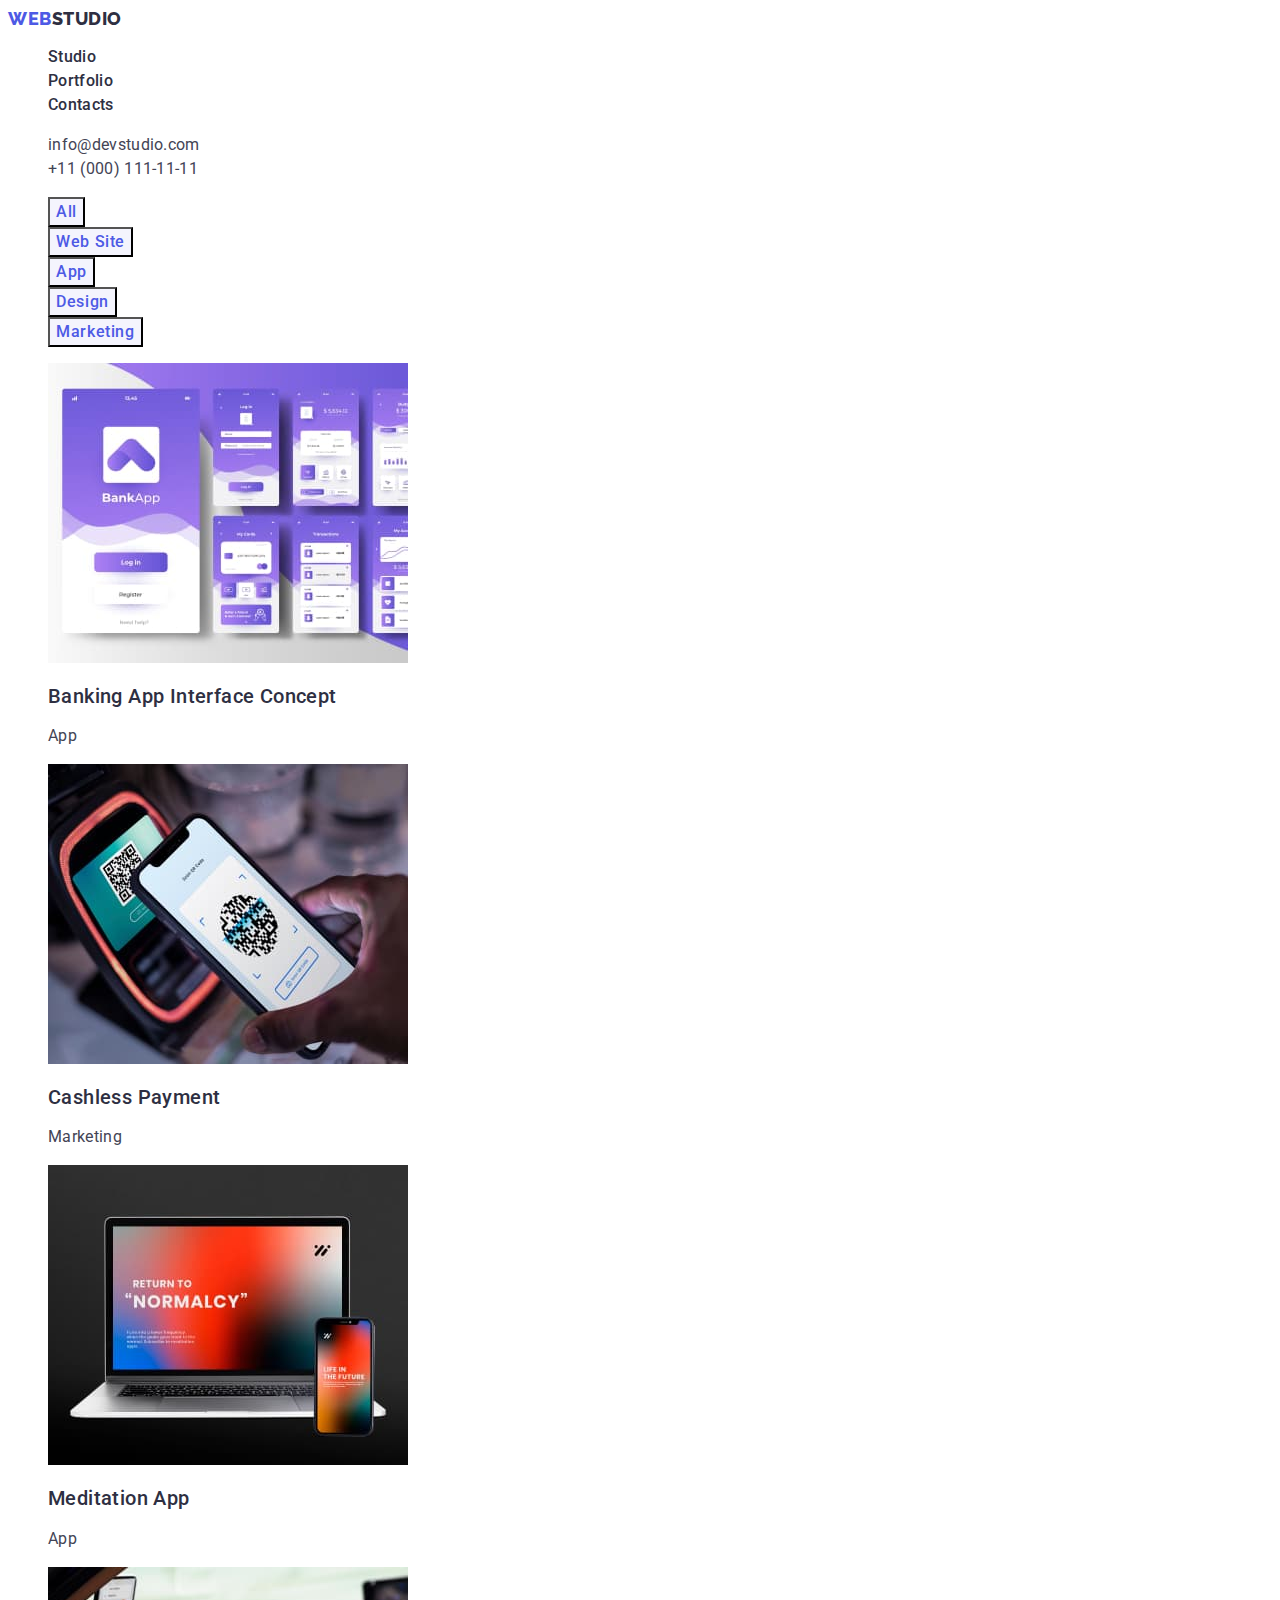
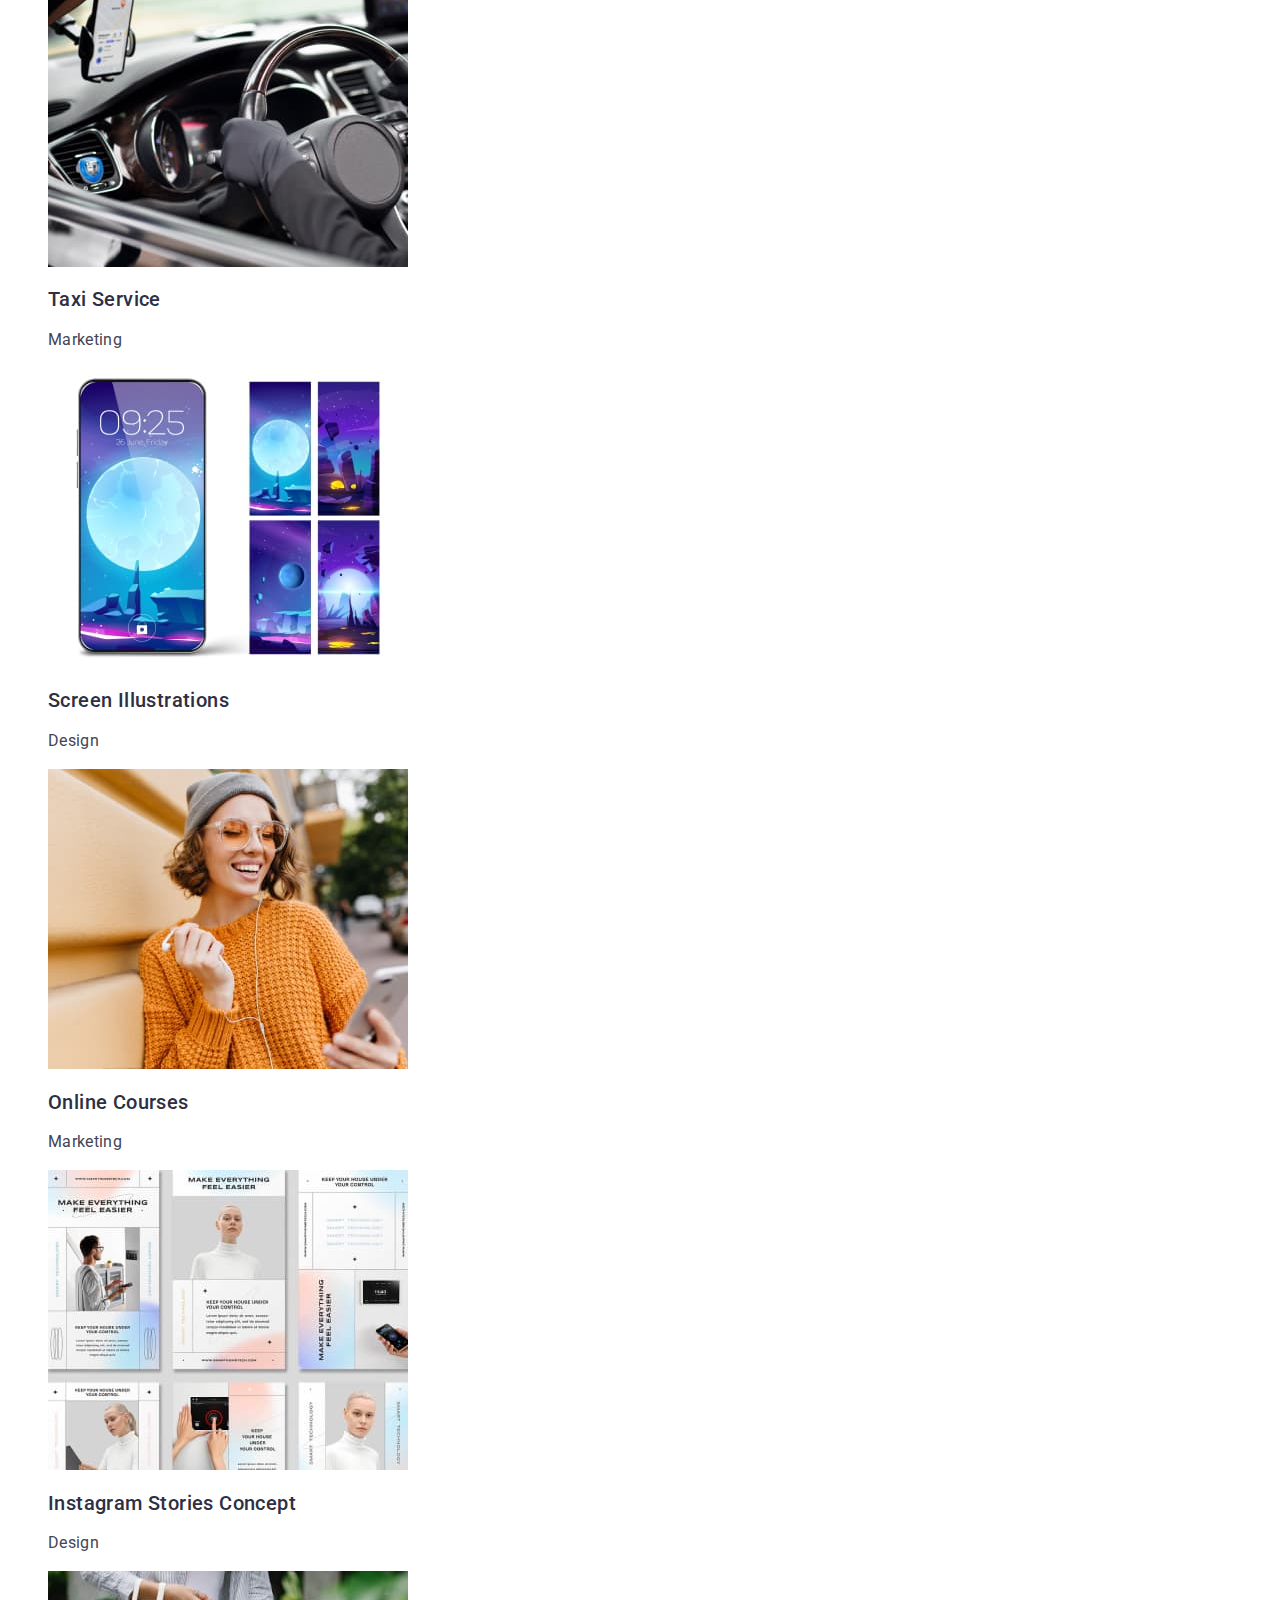
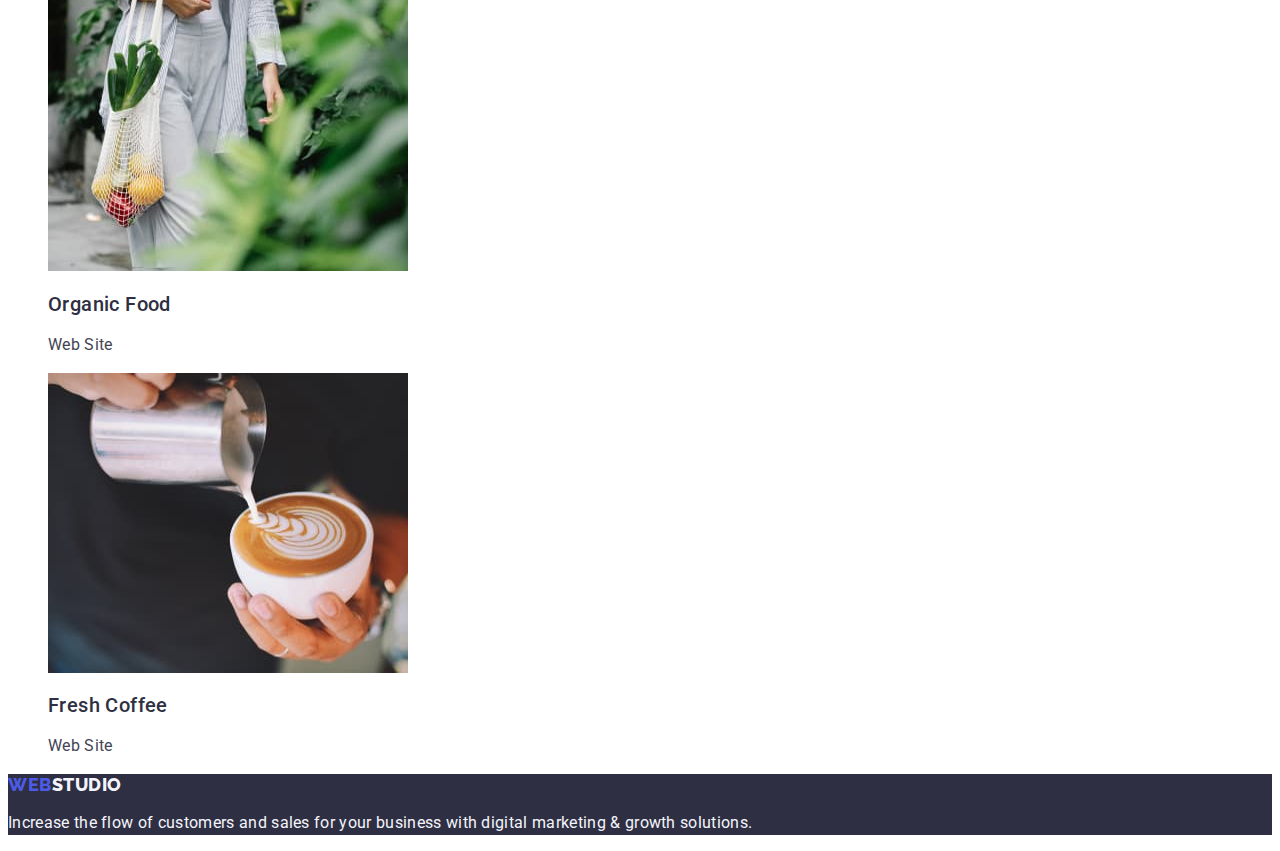
==== portfolio.html @ e9338faa "first commit" ====
<!DOCTYPE html>
<html lang="en">
  <head>
    <meta charset="UTF-8" />
    <meta name="viewport" content="width=device-width, initial-scale=1.0" />
    <link rel="preconnect" href="https://fonts.googleapis.com" />
    <link rel="preconnect" href="https://fonts.gstatic.com" crossorigin />
    <link
      href="https://fonts.googleapis.com/css2?family=Raleway:wght@800&family=Roboto:wght@400;500;700&display=swap"
      rel="stylesheet"
    />
    <link rel="stylesheet" href="./css/styles.css" />
    <title>Portfolio</title>
  </head>
  <body>
    <header>
      <nav>
        <a class="logo link" href="./index.html"
          >Web<span class="logo-accent">Studio</span></a
        >
        <ul class="list">
          <li>
            <a class="link-nav link" href="./index.html">Studio</a>
          </li>
          <li>
            <a class="link-nav link" href="./portfolio.html">Portfolio</a>
          </li>
          <li>
            <a class="link-nav link" href="">Contacts</a>
          </li>
        </ul>
      </nav>
      <address class="contact">
        <ul class="list">
          <li>
            <a class="contacts link" href="mailto:info@devstudio.com"
              >info@devstudio.com</a
            >
          </li>
          <li>
            <a class="contacts link" href="tel:+110001111111"
              >+11 (000) 111-11-11</a
            >
          </li>
        </ul>
      </address>
    </header>
    <main>
      <section>
        <h1 hidden>Portfolio</h1>
        <ul class="list">
          <li>
            <button type="button" class="btn-secondary">All</button>
          </li>
          <li>
            <button type="button" class="btn-secondary">Web Site</button>
          </li>
          <li>
            <button type="button" class="btn-secondary">App</button>
          </li>
          <li>
            <button type="button" class="btn-secondary">Design</button>
          </li>
          <li>
            <button type="button" class="btn-secondary">Marketing</button>
          </li>
        </ul>
        <ul class="list">
          <li>
            <a class="link" href="">
              <img
                src="./images/portfolio/img-1.jpg"
                alt="banking app slides"
                width="360"
                height="300"
              />
              <h2 class="card-title">Banking App Interface Concept</h2>
              <p class="card-text team">App</p>
            </a>
          </li>
          <li>
            <a class="link" href="">
              <img
                src="./images/portfolio/img-2.jpg"
                alt="cashless payment"
                width="360"
                height="300"
              />
              <h2 class="card-title">Cashless Payment</h2>
              <p class="card-text team">Marketing</p>
            </a>
          </li>
          <li>
            <a class="link" href="">
              <img
                src="./images/portfolio/img-3.jpg"
                alt="screen meditation app"
                width="360"
                height="300"
              />
              <h2 class="card-title">Meditation App</h2>
              <p class="card-text team">App</p>
            </a>
          </li>
          <li>
            <a class="link" href="">
              <img
                src="./images/portfolio/img-4.jpg"
                alt="taxi service"
                width="360"
                height="300"
              />
              <h2 class="card-title">Taxi Service</h2>
              <p class="card-text team">Marketing</p>
            </a>
          </li>
          <li>
            <a class="link" href="">
              <img
                src="./images/portfolio/img-5.jpg"
                alt="screen illustrations"
                width="360"
                height="300"
              />
              <h2 class="card-title">Screen Illustrations</h2>
              <p class="card-text team">Design</p>
            </a>
          </li>
          <li>
            <a class="link" href="">
              <img
                src="./images/portfolio/img-6.jpg"
                alt="a girl with mobile phone"
                width="360"
                height="300"
              />
              <h2 class="card-title">Online Courses</h2>
              <p class="card-text team">Marketing</p>
            </a>
          </li>
          <li>
            <a class="link" href="">
              <img
                src="./images/portfolio/img-7.jpg"
                alt="different slides"
                width="360"
                height="300"
              />
              <h2 class="card-title">Instagram Stories Concept</h2>
              <p class="card-text team">Design</p>
            </a>
          </li>
          <li>
            <a class="link" href="">
              <img
                src="./images/portfolio/img-8.jpg"
                alt="shopping food"
                width="360"
                height="300"
              />
              <h2 class="card-title">Organic Food</h2>
              <p class="card-text team">Web Site</p>
            </a>
          </li>
          <li>
            <a class="link" href="">
              <img
                src="./images/portfolio/img-9.jpg"
                alt="preparing coffee"
                width="360"
                height="300"
              />
              <h2 class="card-title">Fresh Coffee</h2>
              <p class="card-text team">Web Site</p>
            </a>
          </li>
        </ul>
      </section>
    </main>
    <footer class="foo">
      <a class="logo link" href="./index.html"
        >Web<span class="accent">Studio</span></a
      >
      <p class="foo-text">
        Increase the flow of customers and sales for your business with digital
        marketing & growth solutions.
      </p>
    </footer>
  </body>
</html>
---- css/styles.css ----
:root {
  /* Colors */
  --active-states-color: #4d5ae5;
  --pressed-state-color: #404bbf;
  --dark-color: #2e2f42;
  --success-color: #31d0aa;
  --text-color: #434455;
  --subtle-text-color: #8e8f99;
  --subtle-background-color: #e7e9fc;
  --light-background-color: #f4f4fd;
  --modal-color: #2e2f42;
  --hero-background-color: #2e2f42;
  --white-background-color: #ffffff;
  --modal-background-color: #fcfcfc;
}

body {
  font-family: "Roboto", sans-serif;
  color: var(--text-color);
  background-color: var(--white-background-color);
}

a {
  text-decoration: none;
  color: var(--text-color);
}

.logo-accent {
  color: var(--hero-background-color);
}

address {
  font-style: normal;
}

address a:hover,
address a:focus {
  color: var(--active-states-color);
}

header nav .logo {
  text-transform: uppercase;
  color: var(--active-states-color);
  font-family: Raleway, sans-serif;
  font-size: 18px;
  font-weight: 800;
  line-height: 1.17;
  letter-spacing: 0.03em;
}

.list {
  list-style: none;
}

.link {
  text-decoration: none;
}

.link-nav {
  color: var(--dark-color);
  font-weight: 500;
  line-height: 1.5;
  letter-spacing: 0.02em;
}

.link-nav:hover,
.link-nav:focus {
  color: var(--pressed-state-color);
}

.contacts {
  line-height: 1.5;
  letter-spacing: 0.02em;
}

.contacts:hover,
.contacts:focus {
  color: var(--pressed-state-color);
}

.hero {
  background-color: var(--dark-color);
}

.hero-title {
  font-size: 56px;
  line-height: 1.07;
  text-align: center;
  letter-spacing: 0.02em;
  color: var(--white-background-color);
}

.btn {
  cursor: pointer;
  background-color: var(--active-states-color);
  font-family: "Roboto", sans-serif;
  font-weight: 500;
  font-size: 16px;
  letter-spacing: 0.04em;
  line-height: 1.5;
  color: var(--white-background-color);
}

.btn:hover,
.btn:focus {
  background-color: var(--pressed-state-color);
  color: var(--white-background-color);
}

.btn-secondary {
  font-family: "Roboto", sans-serif;
  font-weight: 500;
  font-size: 16px;
  line-height: 1.5;
  letter-spacing: 0.04em;
  color: var(--active-states-color);
  background-color: var(--light-background-color);
  cursor: pointer;
}
.btn-secondary:hover,
.btn-secondary:focus {
  background-color: var(--pressed-state-color);
  color: var(--white-background-color);
}

.features-title {
  font-weight: 500;
  font-size: 20px;
  line-height: 1.2;
  letter-spacing: 0.02em;
  color: var(--dark-color);
}

.features-text {
  line-height: 1.5;
  letter-spacing: 0.02em;
}

.about-title {
  font-size: 36px;
  line-height: 1.11;
  text-align: center;
  letter-spacing: 0.02em;
  text-transform: capitalize;
  color: var(--dark-color);
}

.cards {
  background-color: var(--light-background-color);
}

.team-title {
  font-size: 36px;
  line-height: 1.11;
  text-align: center;
  letter-spacing: 0.02em;
  text-transform: capitalize;
  color: var(--dark-color);
}

.card {
  background-color: var(--white-background-color);
}

.card-title {
  color: var(--dark-color);
  font-size: 20px;
  font-weight: 500;
  letter-spacing: 0.4px;
  line-height: 1.2;
}

.card-text {
  line-height: 1.2;
  letter-spacing: 0.02em;
}

.team {
  line-height: 1.5;
}

.foo {
  background-color: var(--dark-color);
}

footer a {
  font-family: "Raleway", sans-serif;
  font-weight: 800;
  font-size: 18px;
  line-height: 1.17;
  letter-spacing: 0.03em;
  color: var(--active-states-color);
  text-transform: uppercase;
}

.accent {
  color: var(--light-background-color);
}

.foo-text {
  line-height: 1.5;
  letter-spacing: 0.02em;
  color: var(--light-background-color);
}
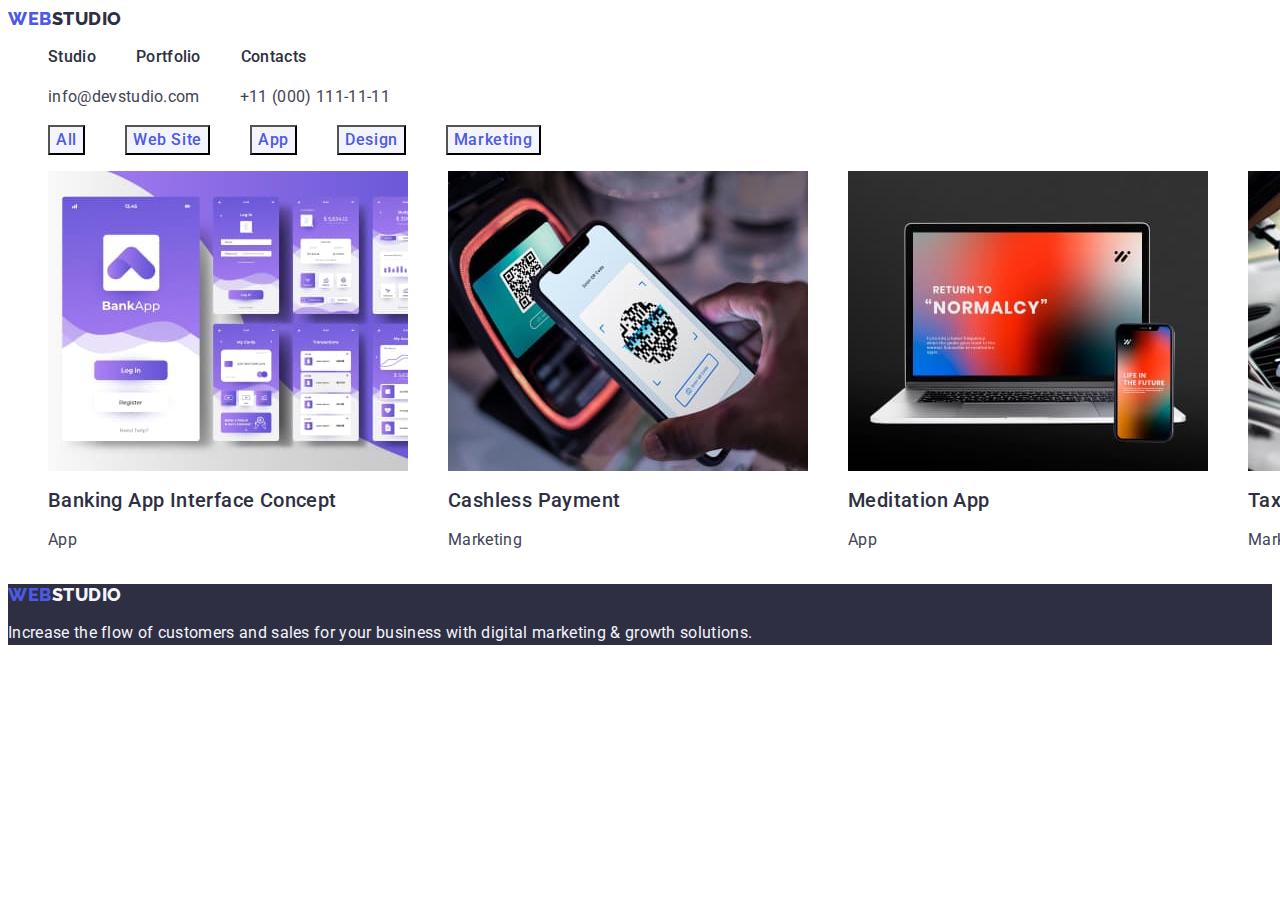
==== commit e0274d7c: "styled header" ====
--- a/portfolio.html
+++ b/portfolio.html
@@ -8,6 +8,13 @@
     <link
       href="https://fonts.googleapis.com/css2?family=Raleway:wght@800&family=Roboto:wght@400;500;700&display=swap"
       rel="stylesheet"
+    />
+    <link
+      rel="stylesheet"
+      href="https://cdnjs.cloudflare.com/ajax/libs/modern-normalize/2.0.0/modern-normalize.min.css"
+      integrity="sha512-4xo8blKMVCiXpTaLzQSLSw3KFOVPWhm/TRtuPVc4WG6kUgjH6J03IBuG7JZPkcWMxJ5huwaBpOpnwYElP/m6wg=="
+      crossorigin="anonymous"
+      referrerpolicy="no-referrer"
     />
     <link rel="stylesheet" href="./css/styles.css" />
     <title>Portfolio</title>
--- a/css/styles.css
+++ b/css/styles.css
@@ -25,6 +25,10 @@
   color: var(--text-color);
 }
 
+img {
+  display: block;
+}
+
 .logo-accent {
   color: var(--hero-background-color);
 }
@@ -46,10 +50,32 @@
   font-weight: 800;
   line-height: 1.17;
   letter-spacing: 0.03em;
+  margin-right: 76px;
+}
+
+.header {
+  border-bottom: 1px solid var(--subtle-background-color);
+}
+
+.nav-container {
+  display: flex;
+}
+
+.container {
+  width: 1158px;
+  margin: 0 auto;
+  padding: 0 15px;
+}
+
+.nav {
+  display: flex;
+  align-items: center;
 }
 
 .list {
   list-style: none;
+  display: flex;
+  gap: 40px;
 }
 
 .link {
@@ -61,6 +87,7 @@
   font-weight: 500;
   line-height: 1.5;
   letter-spacing: 0.02em;
+  padding: 24px 0;
 }
 
 .link-nav:hover,
@@ -71,6 +98,8 @@
 .contacts {
   line-height: 1.5;
   letter-spacing: 0.02em;
+  display: flex;
+  gap: 40px;
 }
 
 .contacts:hover,
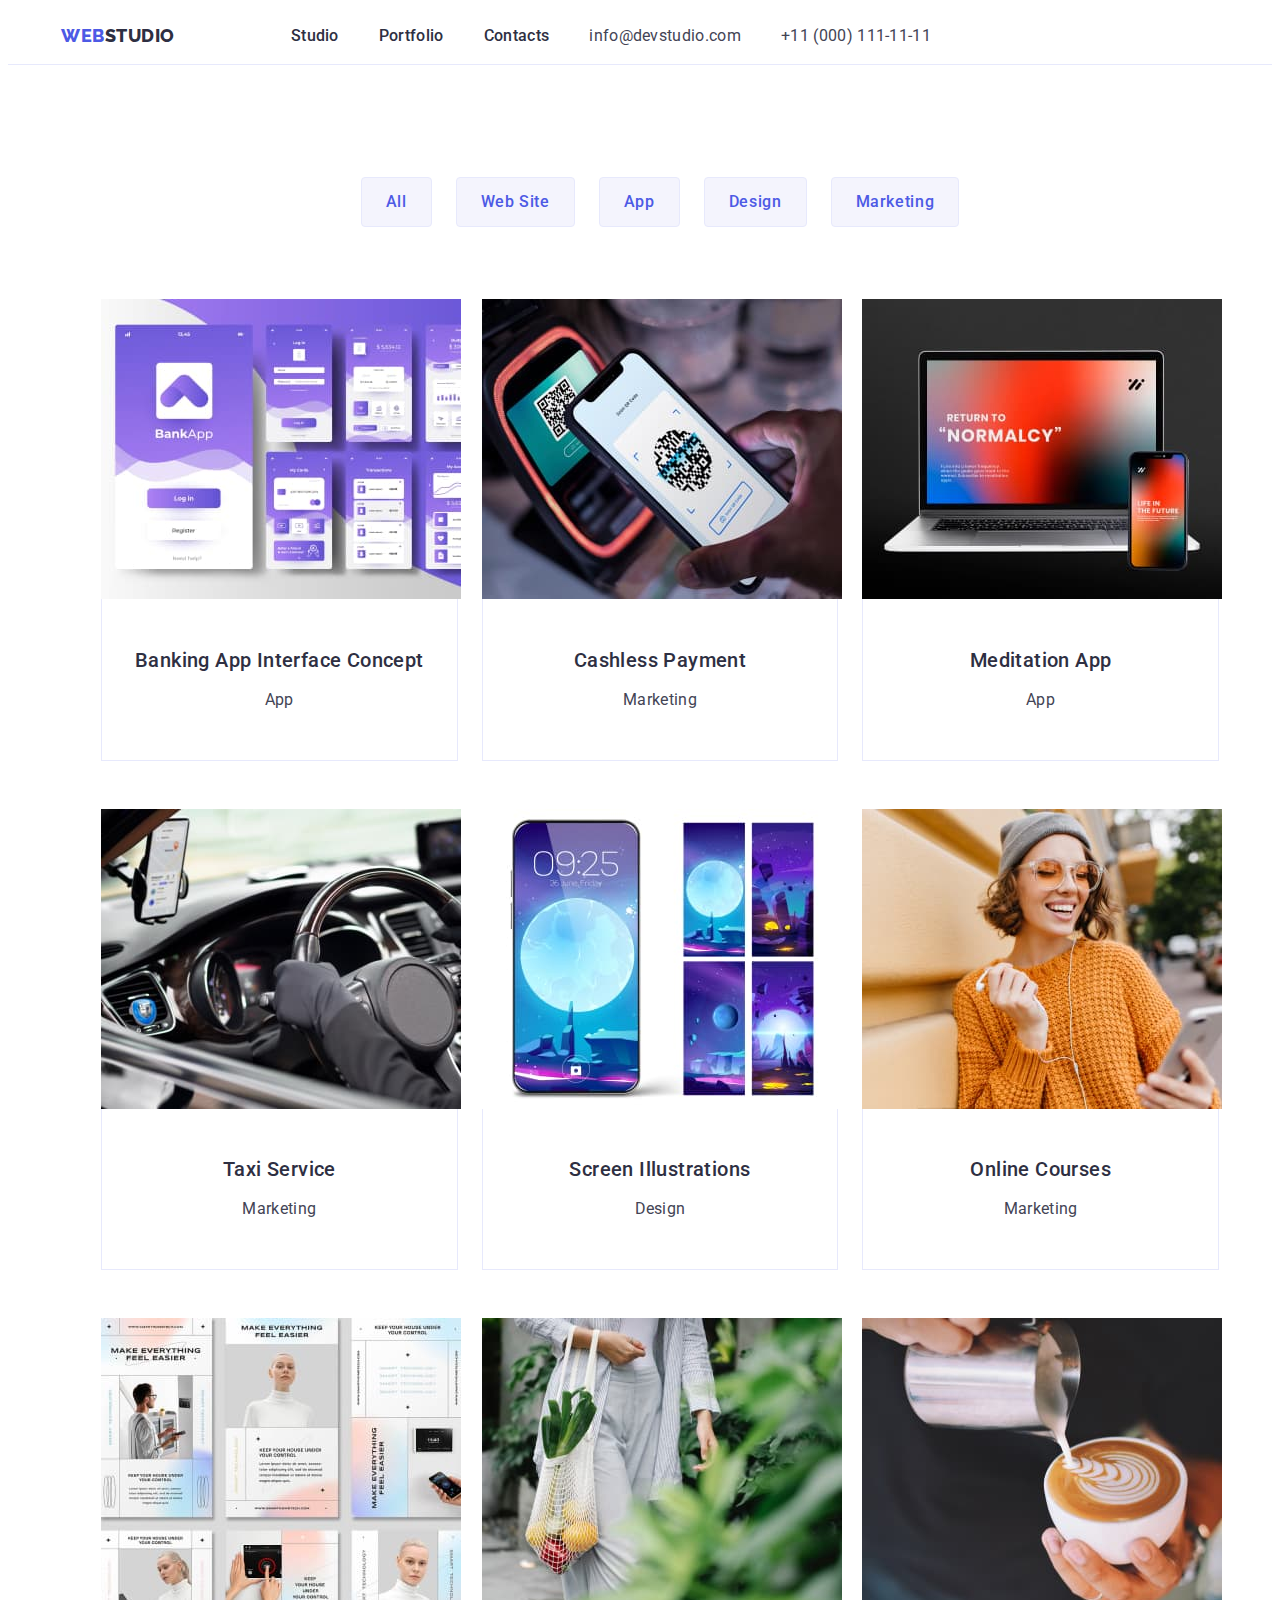
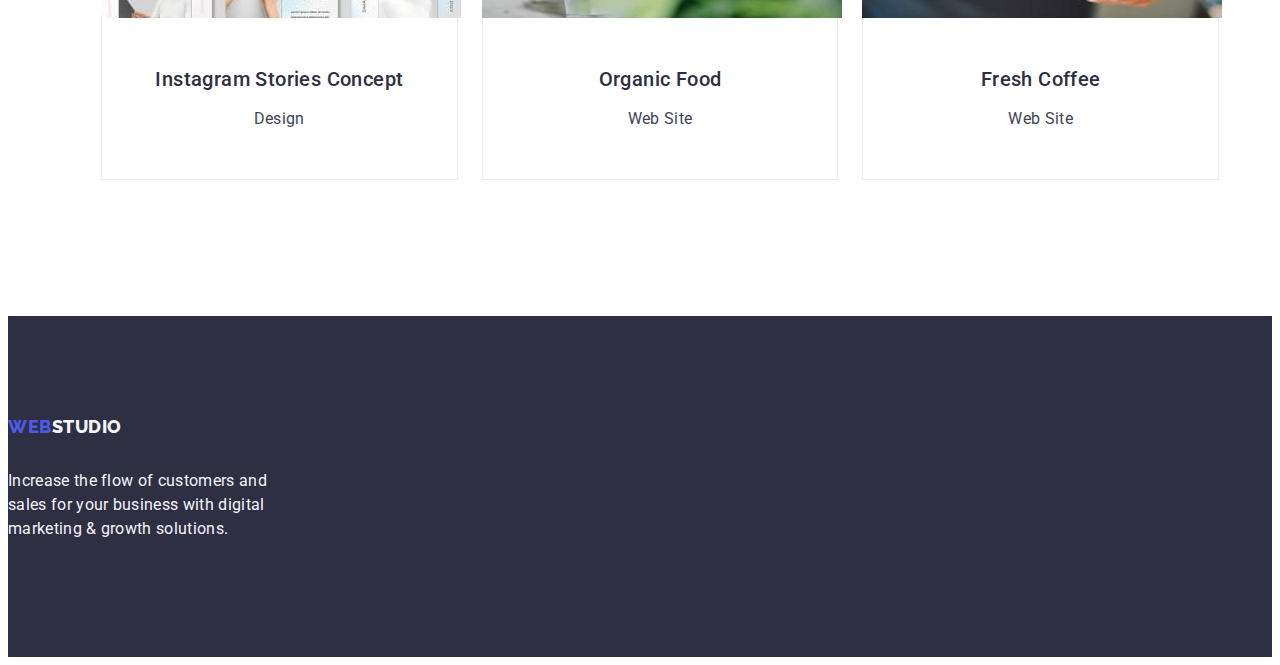
==== commit 6e9b3789: "styled portfolio" ====
--- a/portfolio.html
+++ b/portfolio.html
@@ -20,168 +20,190 @@
     <title>Portfolio</title>
   </head>
   <body>
-    <header>
-      <nav>
-        <a class="logo link" href="./index.html"
-          >Web<span class="logo-accent">Studio</span></a
-        >
-        <ul class="list">
-          <li>
-            <a class="link-nav link" href="./index.html">Studio</a>
-          </li>
-          <li>
-            <a class="link-nav link" href="./portfolio.html">Portfolio</a>
-          </li>
-          <li>
-            <a class="link-nav link" href="">Contacts</a>
-          </li>
-        </ul>
-      </nav>
-      <address class="contact">
-        <ul class="list">
-          <li>
-            <a class="contacts link" href="mailto:info@devstudio.com"
-              >info@devstudio.com</a
-            >
-          </li>
-          <li>
-            <a class="contacts link" href="tel:+110001111111"
-              >+11 (000) 111-11-11</a
-            >
-          </li>
-        </ul>
-      </address>
+    <header class="header">
+      <div class="nav-container container">
+        <nav class="nav">
+          <a class="logo link" href="./index.html"
+            >Web<span class="logo-accent">Studio</span></a
+          >
+          <ul class="list">
+            <li>
+              <a class="link-nav link" href="./index.html">Studio</a>
+            </li>
+            <li>
+              <a class="link-nav link" href="./portfolio.html">Portfolio</a>
+            </li>
+            <li>
+              <a class="link-nav link" href="">Contacts</a>
+            </li>
+          </ul>
+        </nav>
+        <address class="contact">
+          <ul class="list">
+            <li>
+              <a class="contacts link" href="mailto:info@devstudio.com"
+                >info@devstudio.com</a
+              >
+            </li>
+            <li>
+              <a class="contacts link" href="tel:+110001111111"
+                >+11 (000) 111-11-11</a
+              >
+            </li>
+          </ul>
+        </address>
+      </div>
     </header>
     <main>
-      <section>
-        <h1 hidden>Portfolio</h1>
-        <ul class="list">
-          <li>
-            <button type="button" class="btn-secondary">All</button>
-          </li>
-          <li>
-            <button type="button" class="btn-secondary">Web Site</button>
-          </li>
-          <li>
-            <button type="button" class="btn-secondary">App</button>
-          </li>
-          <li>
-            <button type="button" class="btn-secondary">Design</button>
-          </li>
-          <li>
-            <button type="button" class="btn-secondary">Marketing</button>
-          </li>
-        </ul>
-        <ul class="list">
-          <li>
-            <a class="link" href="">
-              <img
-                src="./images/portfolio/img-1.jpg"
-                alt="banking app slides"
-                width="360"
-                height="300"
-              />
-              <h2 class="card-title">Banking App Interface Concept</h2>
-              <p class="card-text team">App</p>
-            </a>
-          </li>
-          <li>
-            <a class="link" href="">
-              <img
-                src="./images/portfolio/img-2.jpg"
-                alt="cashless payment"
-                width="360"
-                height="300"
-              />
-              <h2 class="card-title">Cashless Payment</h2>
-              <p class="card-text team">Marketing</p>
-            </a>
-          </li>
-          <li>
-            <a class="link" href="">
-              <img
-                src="./images/portfolio/img-3.jpg"
-                alt="screen meditation app"
-                width="360"
-                height="300"
-              />
-              <h2 class="card-title">Meditation App</h2>
-              <p class="card-text team">App</p>
-            </a>
-          </li>
-          <li>
-            <a class="link" href="">
-              <img
-                src="./images/portfolio/img-4.jpg"
-                alt="taxi service"
-                width="360"
-                height="300"
-              />
-              <h2 class="card-title">Taxi Service</h2>
-              <p class="card-text team">Marketing</p>
-            </a>
-          </li>
-          <li>
-            <a class="link" href="">
-              <img
-                src="./images/portfolio/img-5.jpg"
-                alt="screen illustrations"
-                width="360"
-                height="300"
-              />
-              <h2 class="card-title">Screen Illustrations</h2>
-              <p class="card-text team">Design</p>
-            </a>
-          </li>
-          <li>
-            <a class="link" href="">
-              <img
-                src="./images/portfolio/img-6.jpg"
-                alt="a girl with mobile phone"
-                width="360"
-                height="300"
-              />
-              <h2 class="card-title">Online Courses</h2>
-              <p class="card-text team">Marketing</p>
-            </a>
-          </li>
-          <li>
-            <a class="link" href="">
-              <img
-                src="./images/portfolio/img-7.jpg"
-                alt="different slides"
-                width="360"
-                height="300"
-              />
-              <h2 class="card-title">Instagram Stories Concept</h2>
-              <p class="card-text team">Design</p>
-            </a>
-          </li>
-          <li>
-            <a class="link" href="">
-              <img
-                src="./images/portfolio/img-8.jpg"
-                alt="shopping food"
-                width="360"
-                height="300"
-              />
-              <h2 class="card-title">Organic Food</h2>
-              <p class="card-text team">Web Site</p>
-            </a>
-          </li>
-          <li>
-            <a class="link" href="">
-              <img
-                src="./images/portfolio/img-9.jpg"
-                alt="preparing coffee"
-                width="360"
-                height="300"
-              />
-              <h2 class="card-title">Fresh Coffee</h2>
-              <p class="card-text team">Web Site</p>
-            </a>
-          </li>
-        </ul>
+      <section class="portfolio">
+        <div class="container">
+          <h1 class="visually-hidden">Portfolio</h1>
+          <ul class="btn-list list">
+            <li>
+              <button type="button" class="btn-secondary">All</button>
+            </li>
+            <li>
+              <button type="button" class="btn-secondary">Web Site</button>
+            </li>
+            <li>
+              <button type="button" class="btn-secondary">App</button>
+            </li>
+            <li>
+              <button type="button" class="btn-secondary">Design</button>
+            </li>
+            <li>
+              <button type="button" class="btn-secondary">Marketing</button>
+            </li>
+          </ul>
+          <ul class="portfolio-list list">
+            <li class="portfolio-card">
+              <a class="link" href="">
+                <img
+                  src="./images/portfolio/img-1.jpg"
+                  alt="banking app slides"
+                  width="360"
+                  height="300"
+                />
+                <div class="portfolio-data">
+                <h2 class="card-title">Banking App Interface Concept</h2>
+                <p class="card-text team">App</p>
+              </div>
+              </a>
+            </li>
+            <li class="portfolio-card">
+              <a class="link" href="">
+                <img
+                  src="./images/portfolio/img-2.jpg"
+                  alt="cashless payment"
+                  width="360"
+                  height="300"
+                />
+                <div class="portfolio-data">
+                <h2 class="card-title">Cashless Payment</h2>
+                <p class="card-text team">Marketing</p>
+              </div>
+              </a>
+            </li>
+            <li class="portfolio-card">
+              <a class="link" href="">
+                <img
+                  src="./images/portfolio/img-3.jpg"
+                  alt="screen meditation app"
+                  width="360"
+                  height="300"
+                />
+                <div class="portfolio-data">
+                <h2 class="card-title">Meditation App</h2>
+                <p class="card-text team">App</p>
+              </div>
+              </a>
+            </li>
+            <li class="portfolio-card">
+              <a class="link" href="">
+                <img
+                  src="./images/portfolio/img-4.jpg"
+                  alt="taxi service"
+                  width="360"
+                  height="300"
+                />
+                <div class="portfolio-data">
+                <h2 class="card-title">Taxi Service</h2>
+                <p class="card-text team">Marketing</p>
+              </div>
+              </a>
+            </li>
+            <li class="portfolio-card">
+              <a class="link" href="">
+                <img
+                  src="./images/portfolio/img-5.jpg"
+                  alt="screen illustrations"
+                  width="360"
+                  height="300"
+                />
+                <div class="portfolio-data">
+                <h2 class="card-title">Screen Illustrations</h2>
+                <p class="card-text team">Design</p>
+              </div>
+              </a>
+            </li>
+            <li class="portfolio-card">
+              <a class="link" href="">
+                <img
+                  src="./images/portfolio/img-6.jpg"
+                  alt="a girl with mobile phone"
+                  width="360"
+                  height="300"
+                />
+                <div class="portfolio-data">
+                <h2 class="card-title">Online Courses</h2>
+                <p class="card-text team">Marketing</p>
+              </div>
+              </a>
+            </li>
+            <li class="portfolio-card">
+              <a class="link" href="">
+                <img
+                  src="./images/portfolio/img-7.jpg"
+                  alt="different slides"
+                  width="360"
+                  height="300"
+                />
+                <div class="portfolio-data">
+                <h2 class="card-title">Instagram Stories Concept</h2>
+                <p class="card-text team">Design</p>
+              </div>
+              </a>
+            </li>
+            <li class="portfolio-card">
+              <a class="link" href="">
+                <img
+                  src="./images/portfolio/img-8.jpg"
+                  alt="shopping food"
+                  width="360"
+                  height="300"
+                />
+                <div class="portfolio-data">
+                <h2 class="card-title">Organic Food</h2>
+                <p class="card-text team">Web Site</p>
+              </div>
+              </a>
+            </li>
+            <li class="portfolio-card">
+              <a class="link" href="">
+                <img
+                  src="./images/portfolio/img-9.jpg"
+                  alt="preparing coffee"
+                  width="360"
+                  height="300"
+                />
+                <div class="portfolio-data">
+                <h2 class="card-title">Fresh Coffee</h2>
+                <p class="card-text team">Web Site</p>
+              </div>
+              </a>
+            </li>
+          </ul>
+        </div>
       </section>
     </main>
     <footer class="foo">
--- a/css/styles.css
+++ b/css/styles.css
@@ -109,6 +109,7 @@
 
 .hero {
   background-color: var(--dark-color);
+  padding: 188px 0;
 }
 
 .hero-title {
@@ -117,6 +118,7 @@
   text-align: center;
   letter-spacing: 0.02em;
   color: var(--white-background-color);
+  max-width: 496px;
 }
 
 .btn {
@@ -128,6 +130,12 @@
   letter-spacing: 0.04em;
   line-height: 1.5;
   color: var(--white-background-color);
+  display: block;
+  min-width: 169px;
+  height: 56px;
+  border: none;
+  background-color: var(--active-states-color);
+  border-radius: 4px;
 }
 
 .btn:hover,
@@ -145,11 +153,32 @@
   color: var(--active-states-color);
   background-color: var(--light-background-color);
   cursor: pointer;
+  padding: 12px 24px;
+  border: 1px solid var(--subtle-background-color);
+  border-radius: 4px;
 }
 .btn-secondary:hover,
 .btn-secondary:focus {
   background-color: var(--pressed-state-color);
   color: var(--white-background-color);
+  border: 1px solid transparent;
+}
+
+.features {
+  padding: 120px 0;
+}
+
+.visually-hidden {
+  position: absolute;
+  width: 1px;
+  height: 1px;
+  margin: -1px;
+  border: 0;
+  padding: 0;
+  white-space: nowrap;
+  clip-path: inset(100%);
+  clip: rect(0 0 0 0);
+  overflow: hidden;
 }
 
 .features-title {
@@ -158,11 +187,24 @@
   line-height: 1.2;
   letter-spacing: 0.02em;
   color: var(--dark-color);
+  margin-bottom: 8px;
 }
 
 .features-text {
   line-height: 1.5;
   letter-spacing: 0.02em;
+}
+
+.features-list {
+  gap: 24px;
+}
+
+.feature {
+  width: calc((100% - 72px) / 4);
+}
+
+.about {
+  padding-bottom: 120px;
 }
 
 .about-title {
@@ -172,10 +214,20 @@
   letter-spacing: 0.02em;
   text-transform: capitalize;
   color: var(--dark-color);
+  margin-bottom: 72px;
+}
+
+.about-list {
+  gap: 24px;
+}
+
+.about-card {
+  width: calc((100% - 48px) / 3);
 }
 
 .cards {
   background-color: var(--light-background-color);
+  padding: 120px 0;
 }
 
 .team-title {
@@ -185,10 +237,21 @@
   letter-spacing: 0.02em;
   text-transform: capitalize;
   color: var(--dark-color);
+  margin-bottom: 72px;
+}
+
+.team-list {
+  gap: 24px;
 }
 
 .card {
   background-color: var(--white-background-color);
+  width: calc((100% - 72px) / 4);
+  border-radius: 0px 0px 4px 4px;
+}
+
+.card-data {
+  padding: 32px 0;
 }
 
 .card-title {
@@ -197,11 +260,14 @@
   font-weight: 500;
   letter-spacing: 0.4px;
   line-height: 1.2;
+  text-align: center;
+  margin-bottom: 8px;
 }
 
 .card-text {
   line-height: 1.2;
   letter-spacing: 0.02em;
+  text-align: center;
 }
 
 .team {
@@ -210,6 +276,7 @@
 
 .foo {
   background-color: var(--dark-color);
+  padding: 100px 0;
 }
 
 footer a {
@@ -220,6 +287,8 @@
   letter-spacing: 0.03em;
   color: var(--active-states-color);
   text-transform: uppercase;
+  display: inline-block;
+  margin-bottom: 16px;
 }
 
 .accent {
@@ -230,4 +299,33 @@
   line-height: 1.5;
   letter-spacing: 0.02em;
   color: var(--light-background-color);
-}
+  max-width: 264px;
+}
+
+.portfolio {
+  padding-top: 96px;
+  padding-bottom: 120px;
+}
+
+.btn-list {
+  justify-content: center;
+  gap: 24px;
+  margin-bottom: 72px;
+}
+
+.portfolio-list {
+  flex-wrap: wrap;
+  column-gap: 24px;
+  row-gap: 48px;
+}
+
+.portfolio-card {
+  width: calc((100% - 48px) / 3);
+}
+
+.portfolio-data {
+  padding: 32px 16px;
+  border: 1px solid var(--subtle-background-color);
+  border-top: none;
+  
+}
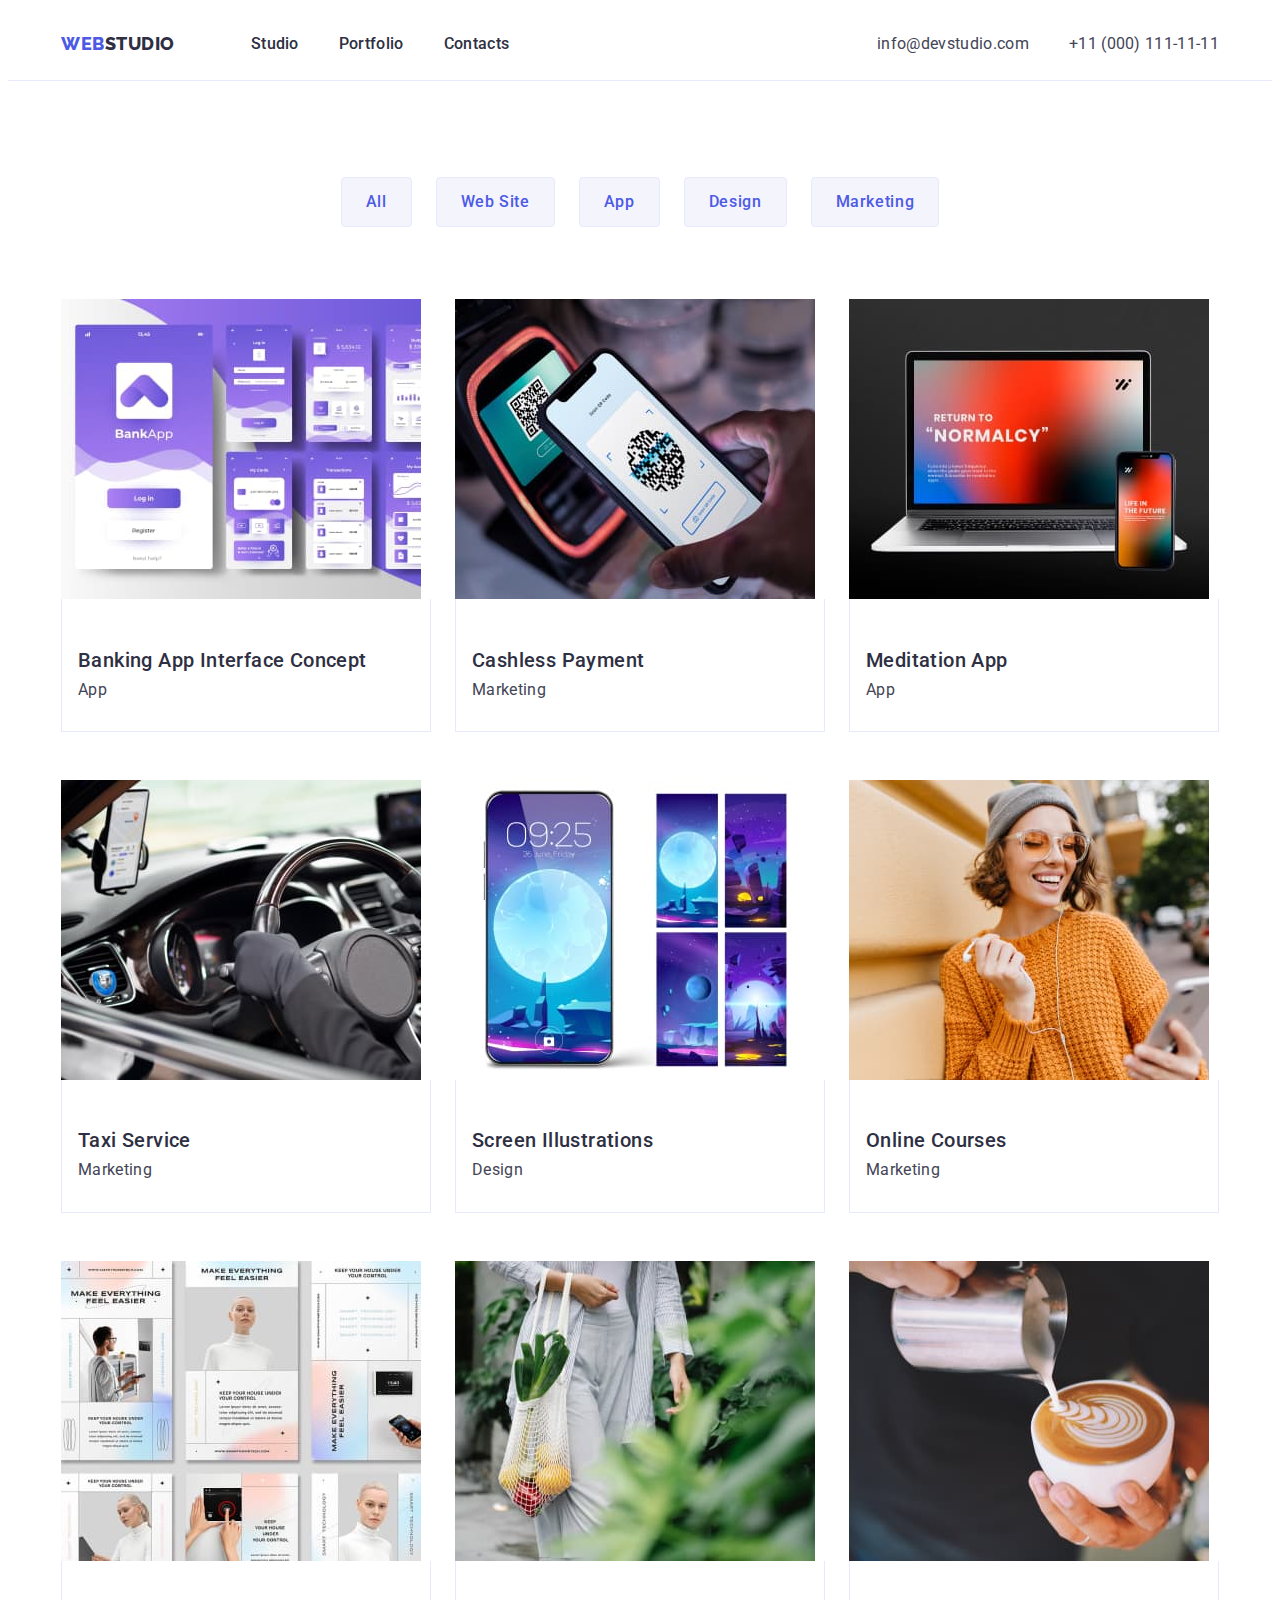
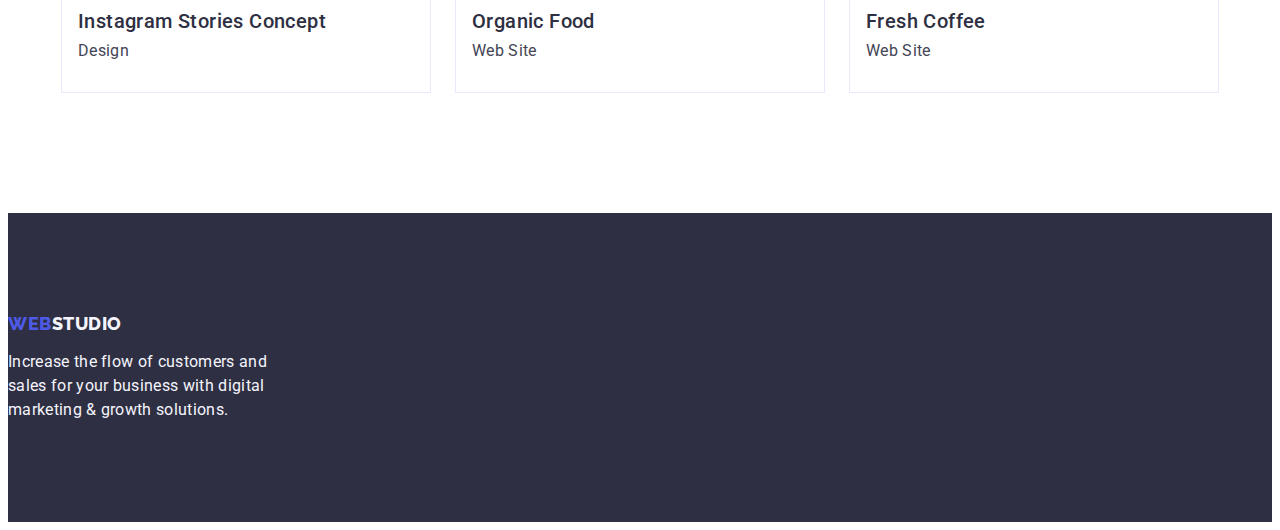
==== commit 3328909d: "fixed after mentor's check" ====
--- a/portfolio.html
+++ b/portfolio.html
@@ -86,7 +86,7 @@
                 />
                 <div class="portfolio-data">
                 <h2 class="card-title">Banking App Interface Concept</h2>
-                <p class="card-text team">App</p>
+                <p class="card-text">App</p>
               </div>
               </a>
             </li>
@@ -100,7 +100,7 @@
                 />
                 <div class="portfolio-data">
                 <h2 class="card-title">Cashless Payment</h2>
-                <p class="card-text team">Marketing</p>
+                <p class="card-text">Marketing</p>
               </div>
               </a>
             </li>
@@ -114,7 +114,7 @@
                 />
                 <div class="portfolio-data">
                 <h2 class="card-title">Meditation App</h2>
-                <p class="card-text team">App</p>
+                <p class="card-text">App</p>
               </div>
               </a>
             </li>
@@ -128,7 +128,7 @@
                 />
                 <div class="portfolio-data">
                 <h2 class="card-title">Taxi Service</h2>
-                <p class="card-text team">Marketing</p>
+                <p class="card-text">Marketing</p>
               </div>
               </a>
             </li>
@@ -142,7 +142,7 @@
                 />
                 <div class="portfolio-data">
                 <h2 class="card-title">Screen Illustrations</h2>
-                <p class="card-text team">Design</p>
+                <p class="card-text">Design</p>
               </div>
               </a>
             </li>
@@ -156,7 +156,7 @@
                 />
                 <div class="portfolio-data">
                 <h2 class="card-title">Online Courses</h2>
-                <p class="card-text team">Marketing</p>
+                <p class="card-text">Marketing</p>
               </div>
               </a>
             </li>
@@ -170,7 +170,7 @@
                 />
                 <div class="portfolio-data">
                 <h2 class="card-title">Instagram Stories Concept</h2>
-                <p class="card-text team">Design</p>
+                <p class="card-text">Design</p>
               </div>
               </a>
             </li>
@@ -184,7 +184,7 @@
                 />
                 <div class="portfolio-data">
                 <h2 class="card-title">Organic Food</h2>
-                <p class="card-text team">Web Site</p>
+                <p class="card-text ">Web Site</p>
               </div>
               </a>
             </li>
@@ -198,7 +198,7 @@
                 />
                 <div class="portfolio-data">
                 <h2 class="card-title">Fresh Coffee</h2>
-                <p class="card-text team">Web Site</p>
+                <p class="card-text">Web Site</p>
               </div>
               </a>
             </li>
--- a/css/styles.css
+++ b/css/styles.css
@@ -20,6 +20,23 @@
   background-color: var(--white-background-color);
 }
 
+h1,
+h1,
+h3,
+h3,
+h4,
+h4,
+h5,
+h5,
+p {
+  margin: 0;
+}
+
+ul,
+ol {
+  margin: 0;
+}
+
 a {
   text-decoration: none;
   color: var(--text-color);
@@ -35,6 +52,7 @@
 
 address {
   font-style: normal;
+  margin-left: auto;
 }
 
 address a:hover,
@@ -59,6 +77,7 @@
 
 .nav-container {
   display: flex;
+  align-items: center;
 }
 
 .container {
@@ -73,6 +92,9 @@
 }
 
 .list {
+  margin-right: o;
+  margin-left: 0;
+  padding-left: 0;
   list-style: none;
   display: flex;
   gap: 40px;
@@ -83,6 +105,7 @@
 }
 
 .link-nav {
+  display: block;
   color: var(--dark-color);
   font-weight: 500;
   line-height: 1.5;
@@ -119,9 +142,14 @@
   letter-spacing: 0.02em;
   color: var(--white-background-color);
   max-width: 496px;
+  margin-right: auto;
+  margin-left: auto;
+  margin-bottom: 48px;
 }
 
 .btn {
+  margin-right: auto;
+  margin-left: auto;
   cursor: pointer;
   background-color: var(--active-states-color);
   font-family: "Roboto", sans-serif;
@@ -260,18 +288,21 @@
   font-weight: 500;
   letter-spacing: 0.4px;
   line-height: 1.2;
-  text-align: center;
   margin-bottom: 8px;
 }
 
 .card-text {
   line-height: 1.2;
   letter-spacing: 0.02em;
+}
+
+.team-name {
   text-align: center;
 }
 
 .team {
   line-height: 1.5;
+  text-align: center;
 }
 
 .foo {
@@ -327,5 +358,4 @@
   padding: 32px 16px;
   border: 1px solid var(--subtle-background-color);
   border-top: none;
-  
-}
+}
